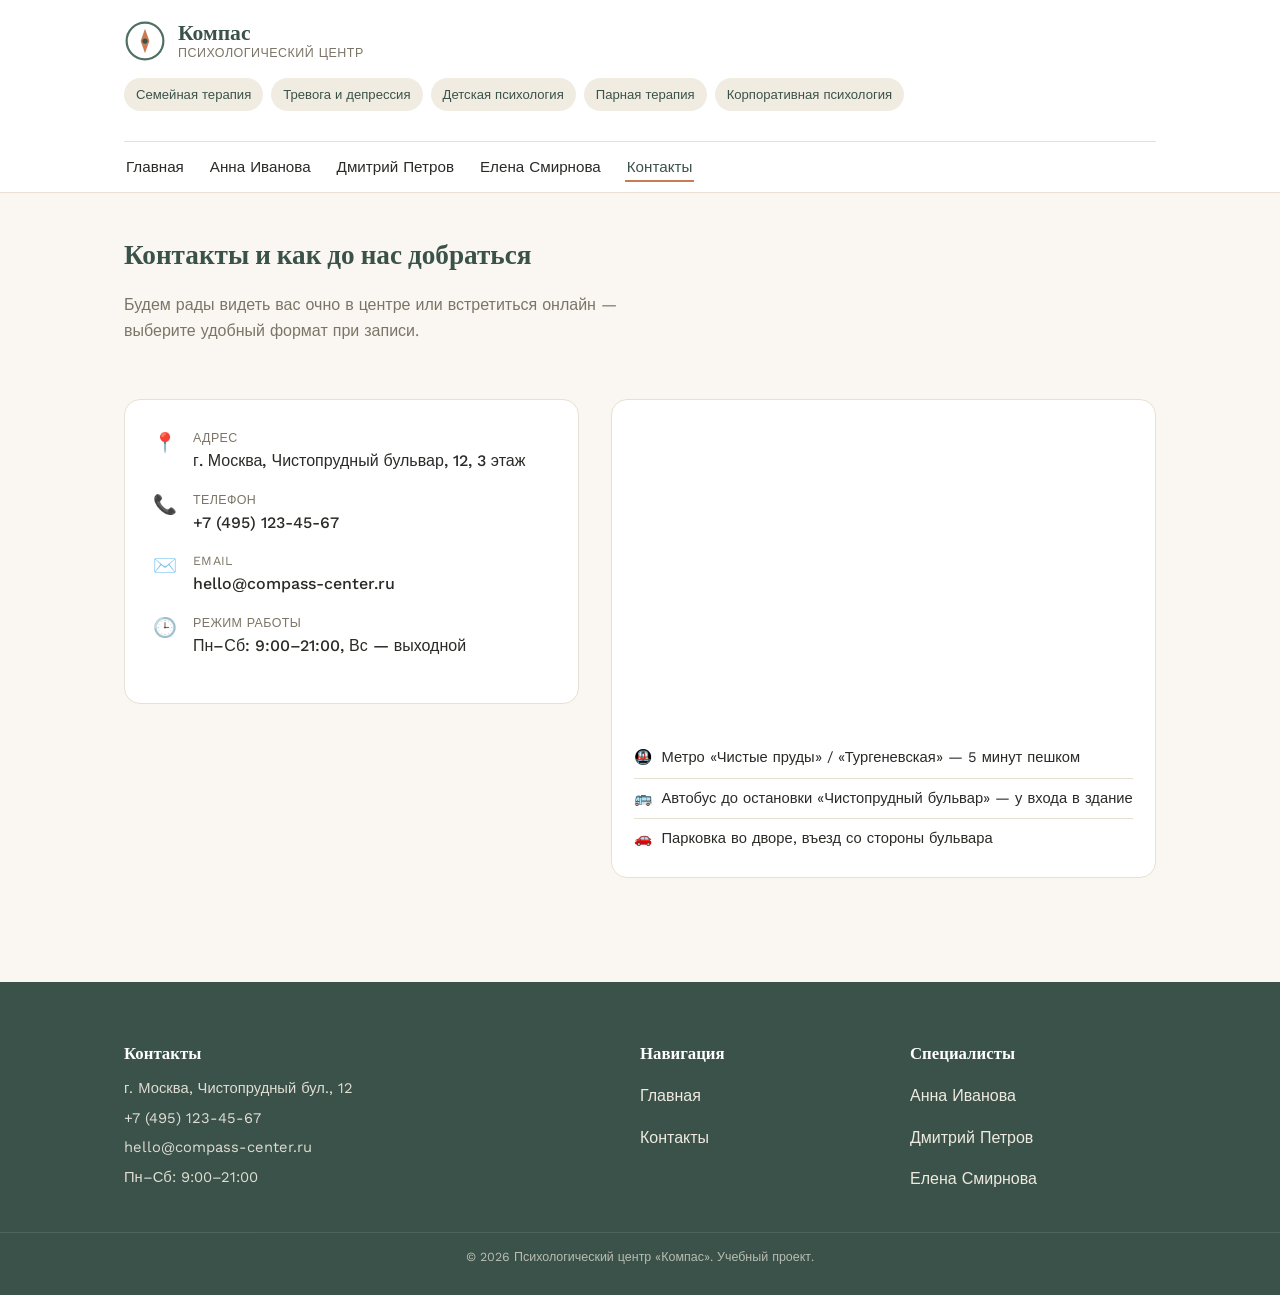
==== contacts.html @ c5da46f8 "Initial multi-page site for psychological center" ====
<!DOCTYPE html>
<html lang="ru">
<head>
<meta charset="UTF-8">
<meta name="viewport" content="width=device-width, initial-scale=1.0">
<title>Контакты — психологический центр «Компас»</title>
<link rel="preconnect" href="https://fonts.googleapis.com">
<link href="https://fonts.googleapis.com/css2?family=Fraunces:wght@500;600;700&family=Work+Sans:wght@400;500;600&display=swap" rel="stylesheet">
<link rel="stylesheet" href="style.css">
</head>
<body>

<header class="site-header">
  <div class="container">
    <div class="header-top">
      <a class="logo" href="index.html" aria-label="На главную">
        <svg viewBox="0 0 48 48" fill="none" xmlns="http://www.w3.org/2000/svg">
          <circle cx="24" cy="24" r="21" stroke="#4F6F62" stroke-width="2.5"/>
          <path d="M24 10 L29 24 L24 38 L19 24 Z" fill="#C97B53"/>
          <circle cx="24" cy="24" r="3" fill="#3A5249"/>
        </svg>
        <span class="logo-text">
          <span class="name">Компас</span>
          <span class="sub">психологический центр</span>
        </span>
      </a>
      <div class="spheres">
        <span>Семейная терапия</span>
        <span>Тревога и депрессия</span>
        <span>Детская психология</span>
        <span>Парная терапия</span>
        <span>Корпоративная психология</span>
      </div>
    </div>
    <nav class="main-nav" aria-label="Основная навигация">
      <ul>
        <li><a href="index.html">Главная</a></li>
        <li><a href="spec1.html">Анна Иванова</a></li>
        <li><a href="spec2.html">Дмитрий Петров</a></li>
        <li><a href="spec3.html">Елена Смирнова</a></li>
        <li><a href="contacts.html" class="active">Контакты</a></li>
      </ul>
    </nav>
  </div>
</header>

<main class="container">

  <div style="padding-top:40px">
    <h1 style="font-size:1.7rem">Контакты и как до нас добраться</h1>
    <p style="color:var(--text-muted);max-width:560px">Будем рады видеть вас очно в центре
    или встретиться онлайн — выберите удобный формат при записи.</p>
  </div>

  <div class="contacts-grid">

    <div class="contact-card">
      <div class="contact-row">
        <span class="ic">📍</span>
        <div>
          <div class="label">Адрес</div>
          <div class="value">г. Москва, Чистопрудный бульвар, 12, 3 этаж</div>
        </div>
      </div>
      <div class="contact-row">
        <span class="ic">📞</span>
        <div>
          <div class="label">Телефон</div>
          <div class="value">+7 (495) 123-45-67</div>
        </div>
      </div>
      <div class="contact-row">
        <span class="ic">✉️</span>
        <div>
          <div class="label">Email</div>
          <div class="value">hello@compass-center.ru</div>
        </div>
      </div>
      <div class="contact-row">
        <span class="ic">🕒</span>
        <div>
          <div class="label">Режим работы</div>
          <div class="value">Пн–Сб: 9:00–21:00, Вс — выходной</div>
        </div>
      </div>
    </div>

    <div class="map-card">
      <iframe
        src="https://maps.google.com/maps?q=Chistoprudny+Boulevard+12+Moscow&output=embed"
        loading="lazy"
        title="Схема проезда до психологического центра «Компас»">
      </iframe>
      <ul class="route-list">
        <li><span>🚇</span> Метро «Чистые пруды» / «Тургеневская» — 5 минут пешком</li>
        <li><span>🚌</span> Автобус до остановки «Чистопрудный бульвар» — у входа в здание</li>
        <li><span>🚗</span> Парковка во дворе, въезд со стороны бульвара</li>
      </ul>
    </div>

  </div>

</main>

<footer class="site-footer">
  <div class="container footer-grid">
    <div class="footer-contacts">
      <h4>Контакты</h4>
      <p>г. Москва, Чистопрудный бул., 12</p>
      <p>+7 (495) 123-45-67</p>
      <p>hello@compass-center.ru</p>
      <p>Пн–Сб: 9:00–21:00</p>
    </div>
    <div>
      <h4>Навигация</h4>
      <p><a href="index.html">Главная</a></p>
      <p><a href="contacts.html">Контакты</a></p>
    </div>
    <div>
      <h4>Специалисты</h4>
      <p><a href="spec1.html">Анна Иванова</a></p>
      <p><a href="spec2.html">Дмитрий Петров</a></p>
      <p><a href="spec3.html">Елена Смирнова</a></p>
    </div>
  </div>
  <div class="footer-bottom">© 2026 Психологический центр «Компас». Учебный проект.</div>
</footer>

</body>
</html>
---- style.css ----
/* ===== Психологический центр «Компас» — общие стили ===== */

:root{
  --bg:        #FAF7F2;
  --bg-card:   #FFFFFF;
  --bg-soft:   #F1ECE2;
  --text:      #2B2A27;
  --text-muted:#7C7567;
  --sage:      #4F6F62;
  --sage-dark: #3A5249;
  --clay:      #C97B53;
  --line:      #E7E0D3;
}

*{ box-sizing: border-box; }
html{ scroll-behavior: smooth; }

body{
  margin:0;
  background:var(--bg);
  color:var(--text);
  font-family:'Work Sans', Arial, sans-serif;
  font-size:16px;
  line-height:1.6;
}

h1,h2,h3{
  font-family:'Fraunces', Georgia, serif;
  font-weight:600;
  margin:0 0 .5em;
  color:var(--sage-dark);
}

a{ color:var(--sage-dark); text-decoration:none; }
a:hover{ color:var(--clay); }
a:focus-visible, button:focus-visible{
  outline:3px solid var(--clay);
  outline-offset:2px;
}

img{ max-width:100%; display:block; }

.container{
  width:100%;
  max-width:1080px;
  margin:0 auto;
  padding:0 24px;
}

/* ===== Шапка сайта ===== */
.site-header{
  background:var(--bg-card);
  border-bottom:1px solid var(--line);
}

.header-top{
  display:flex;
  align-items:center;
  justify-content:space-between;
  flex-wrap:wrap;
  gap:16px;
  padding:20px 0 14px;
}

.logo{
  display:flex;
  align-items:center;
  gap:12px;
}
.logo svg{ width:42px; height:42px; flex-shrink:0; }
.logo-text{ display:flex; flex-direction:column; line-height:1.15; }
.logo-text .name{
  font-family:'Fraunces', Georgia, serif;
  font-size:1.35rem;
  font-weight:700;
  color:var(--sage-dark);
}
.logo-text .sub{
  font-size:.78rem;
  letter-spacing:.04em;
  text-transform:uppercase;
  color:var(--text-muted);
}

.spheres{
  display:flex;
  flex-wrap:wrap;
  gap:8px;
  padding:0 0 16px;
}
.spheres span{
  background:var(--bg-soft);
  color:var(--sage-dark);
  font-size:.82rem;
  padding:6px 12px;
  border-radius:999px;
  white-space:nowrap;
}

.main-nav{
  border-top:1px solid var(--line);
}
.main-nav ul{
  display:flex;
  flex-wrap:wrap;
  gap:4px 22px;
  margin:0;
  padding:12px 0;
  list-style:none;
}
.main-nav a{
  font-size:.95rem;
  font-weight:500;
  color:var(--text);
  padding:4px 2px;
  border-bottom:2px solid transparent;
}
.main-nav a:hover,
.main-nav a.active{
  color:var(--sage-dark);
  border-bottom-color:var(--clay);
}

/* ===== Hero ===== */
.hero{
  position:relative;
  overflow:hidden;
  padding:64px 0 56px;
  text-align:center;
}
.hero::before{
  content:"";
  position:absolute;
  top:-120px; left:50%;
  width:420px; height:420px;
  margin-left:-210px;
  border-radius:50%;
  background:radial-gradient(circle, rgba(79,111,98,.14) 0%, rgba(79,111,98,0) 70%);
  animation: breathe 6s ease-in-out infinite;
}
@media (prefers-reduced-motion: reduce){
  .hero::before{ animation:none; }
}
@keyframes breathe{
  0%,100%{ transform:scale(1); opacity:.8; }
  50%{ transform:scale(1.15); opacity:1; }
}
.hero h1{
  position:relative;
  font-size:2.1rem;
  max-width:680px;
  margin:0 auto .4em;
}
.hero p{
  position:relative;
  max-width:560px;
  margin:0 auto;
  color:var(--text-muted);
}

/* ===== Карточки специалистов на главной ===== */
.section{ padding:40px 0; }
.section-title{
  display:flex;
  align-items:baseline;
  gap:10px;
  margin-bottom:24px;
}
.section-title .num{
  font-family:'Fraunces', serif;
  color:var(--clay);
}

.team-grid{
  display:grid;
  grid-template-columns:repeat(3, 1fr);
  gap:20px;
}
.team-card{
  background:var(--bg-card);
  border:1px solid var(--line);
  border-radius:14px;
  padding:20px;
  text-align:center;
  transition:transform .15s ease, box-shadow .15s ease;
}
.team-card:hover{
  transform:translateY(-4px);
  box-shadow:0 10px 24px rgba(43,42,39,.08);
}
.team-card img{
  width:104px; height:104px;
  border-radius:50%;
  object-fit:cover;
  margin:0 auto 14px;
  border:3px solid var(--bg-soft);
}
.team-card h3{ font-size:1.05rem; margin-bottom:2px; }
.team-card .role{
  font-size:.85rem;
  color:var(--clay);
  margin-bottom:10px;
}
.team-card .more{
  display:inline-block;
  font-size:.85rem;
  font-weight:600;
  margin-top:8px;
}

.about-box{
  background:var(--bg-soft);
  border-radius:14px;
  padding:28px 32px;
}

/* ===== Подвал ===== */
.site-footer{
  background:var(--sage-dark);
  color:#EFEAE0;
  margin-top:48px;
  padding:36px 0 28px;
}
.footer-grid{
  display:grid;
  grid-template-columns:2fr 1fr 1fr;
  gap:24px;
}
.site-footer h4{
  font-family:'Fraunces', serif;
  color:#fff;
  margin-bottom:10px;
  font-size:1.05rem;
}
.site-footer a{ color:#EFEAE0; }
.site-footer a:hover{ color:var(--clay); }
.footer-contacts p{ margin:0 0 6px; font-size:.92rem; opacity:.92; }
.footer-link-btn{
  display:inline-block;
  margin-top:6px;
  padding:9px 18px;
  border:1px solid rgba(255,255,255,.5);
  border-radius:999px;
  font-size:.85rem;
  font-weight:600;
}
.footer-link-btn:hover{ border-color:var(--clay); }
.footer-bottom{
  border-top:1px solid rgba(255,255,255,.15);
  margin-top:24px;
  padding-top:14px;
  font-size:.78rem;
  opacity:.7;
  text-align:center;
}

/* ===== Страница специалиста ===== */
.spec-layout{
  display:grid;
  grid-template-columns: 260px 1fr;
  gap:36px;
  align-items:start;
  padding:40px 0;
}
.spec-photo-card{
  background:var(--bg-card);
  border:1px solid var(--line);
  border-radius:16px;
  padding:24px;
  text-align:center;
}
.spec-photo-card img{
  width:170px; height:170px;
  border-radius:50%;
  object-fit:cover;
  margin:0 auto 16px;
  border:4px solid var(--bg-soft);
}
.spec-photo-card .role{ color:var(--clay); font-size:.9rem; margin-bottom:14px; }
.spec-tags{ display:flex; flex-wrap:wrap; gap:6px; justify-content:center; }
.spec-tags span{
  background:var(--bg-soft);
  border-radius:999px;
  padding:4px 10px;
  font-size:.75rem;
  color:var(--sage-dark);
}

.spec-body h1{ font-size:1.7rem; margin-bottom:6px; }
.spec-body .breadcrumb{
  font-size:.85rem;
  color:var(--text-muted);
  margin-bottom:18px;
}
.spec-body .breadcrumb a{ color:var(--text-muted); }

.stat-box{
  margin-top:32px;
  background:var(--bg-card);
  border:1px solid var(--line);
  border-radius:14px;
  padding:24px 26px;
}
.stat-box h2{ font-size:1.05rem; margin-bottom:4px; }
.stat-box .stat-caption{ font-size:.85rem; color:var(--text-muted); margin-bottom:18px; }

.chart{
  display:flex;
  align-items:flex-end;
  gap:18px;
  height:170px;
  padding:0 6px;
}
.chart .bar-col{
  flex:1;
  display:flex;
  flex-direction:column;
  align-items:center;
  justify-content:flex-end;
  height:100%;
}
.chart .bar-value{
  font-size:.8rem;
  font-weight:600;
  color:var(--sage-dark);
  margin-bottom:6px;
}
.chart .bar{
  width:100%;
  max-width:46px;
  background:linear-gradient(180deg, var(--sage) 0%, var(--sage-dark) 100%);
  border-radius:6px 6px 0 0;
}
.chart .bar-year{
  margin-top:8px;
  font-size:.8rem;
  color:var(--text-muted);
}

/* ===== Контакты ===== */
.contacts-grid{
  display:grid;
  grid-template-columns: 1fr 1.2fr;
  gap:32px;
  padding:40px 0 56px;
  align-items:start;
}
.contact-card{
  background:var(--bg-card);
  border:1px solid var(--line);
  border-radius:16px;
  padding:28px;
}
.contact-row{
  display:flex;
  gap:12px;
  margin-bottom:16px;
}
.contact-row .ic{
  font-size:1.2rem;
  width:28px;
  flex-shrink:0;
}
.contact-row .label{
  font-size:.78rem;
  text-transform:uppercase;
  letter-spacing:.03em;
  color:var(--text-muted);
}
.contact-row .value{ font-weight:500; }

.map-card{
  background:var(--bg-card);
  border:1px solid var(--line);
  border-radius:16px;
  overflow:hidden;
}
.map-card iframe{
  width:100%;
  height:320px;
  border:0;
  display:block;
}
.route-list{
  list-style:none;
  margin:0;
  padding:18px 22px;
}
.route-list li{
  display:flex;
  gap:10px;
  padding:8px 0;
  border-bottom:1px solid var(--line);
  font-size:.92rem;
}
.route-list li:last-child{ border-bottom:none; }

/* ===== Адаптивность ===== */
@media (max-width: 760px){
  .team-grid{ grid-template-columns:1fr; }
  .footer-grid{ grid-template-columns:1fr; }
  .spec-layout{ grid-template-columns:1fr; }
  .contacts-grid{ grid-template-columns:1fr; }
  .hero h1{ font-size:1.6rem; }
}
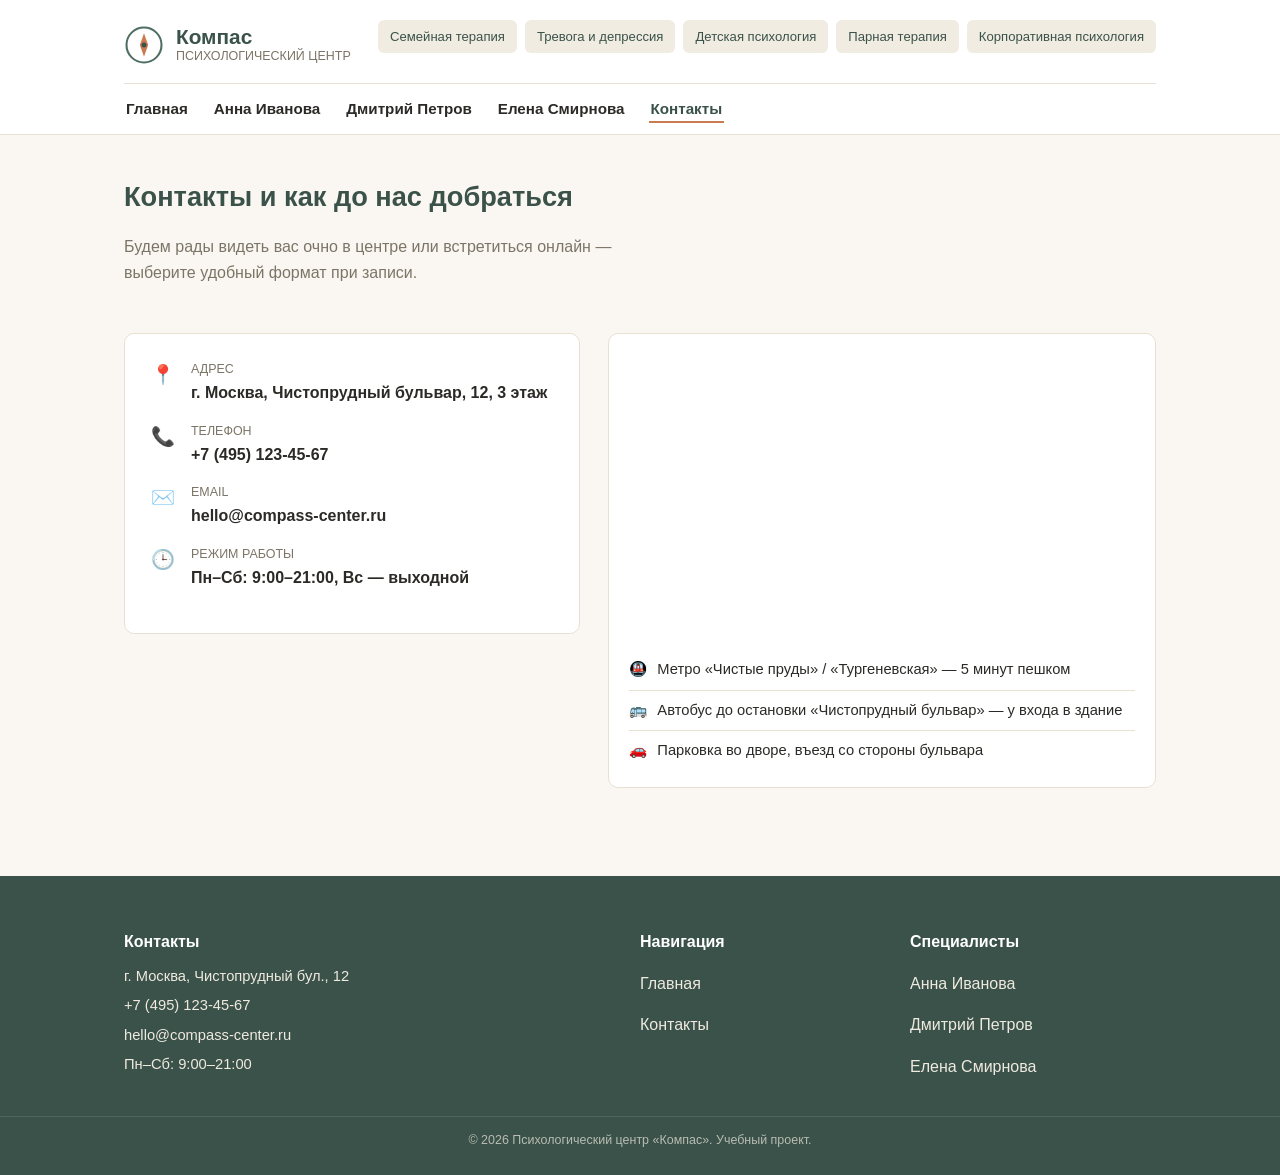
==== commit 6d438fa7: "Simplify styles, replace fragile flex chart with robust inline SVG" ====
--- a/contacts.html
+++ b/contacts.html
@@ -4,8 +4,6 @@
 <meta charset="UTF-8">
 <meta name="viewport" content="width=device-width, initial-scale=1.0">
 <title>Контакты — психологический центр «Компас»</title>
-<link rel="preconnect" href="https://fonts.googleapis.com">
-<link href="https://fonts.googleapis.com/css2?family=Fraunces:wght@500;600;700&family=Work+Sans:wght@400;500;600&display=swap" rel="stylesheet">
 <link rel="stylesheet" href="style.css">
 </head>
 <body>
--- a/style.css
+++ b/style.css
@@ -1,4 +1,4 @@
-/* ===== Психологический центр «Компас» — общие стили ===== */
+/* ===== Психологический центр «Компас» — упрощённые стили ===== */
 
 :root{
   --bg:        #FAF7F2;
@@ -13,30 +13,25 @@
 }
 
 *{ box-sizing: border-box; }
-html{ scroll-behavior: smooth; }
 
 body{
   margin:0;
   background:var(--bg);
   color:var(--text);
-  font-family:'Work Sans', Arial, sans-serif;
+  font-family: Arial, Helvetica, sans-serif;
   font-size:16px;
   line-height:1.6;
 }
 
 h1,h2,h3{
-  font-family:'Fraunces', Georgia, serif;
-  font-weight:600;
+  font-family: Arial, Helvetica, sans-serif;
+  font-weight:700;
   margin:0 0 .5em;
   color:var(--sage-dark);
 }
 
 a{ color:var(--sage-dark); text-decoration:none; }
 a:hover{ color:var(--clay); }
-a:focus-visible, button:focus-visible{
-  outline:3px solid var(--clay);
-  outline-offset:2px;
-}
 
 img{ max-width:100%; display:block; }
 
@@ -52,7 +47,6 @@
   background:var(--bg-card);
   border-bottom:1px solid var(--line);
 }
-
 .header-top{
   display:flex;
   align-items:center;
@@ -61,115 +55,43 @@
   gap:16px;
   padding:20px 0 14px;
 }
+.logo{ display:flex; align-items:center; gap:12px; }
+.logo svg{ width:40px; height:40px; flex-shrink:0; }
+.logo-text{ display:flex; flex-direction:column; line-height:1.15; }
+.logo-text .name{ font-size:1.3rem; font-weight:700; color:var(--sage-dark); }
+.logo-text .sub{ font-size:.78rem; text-transform:uppercase; color:var(--text-muted); }
 
-.logo{
-  display:flex;
-  align-items:center;
-  gap:12px;
-}
-.logo svg{ width:42px; height:42px; flex-shrink:0; }
-.logo-text{ display:flex; flex-direction:column; line-height:1.15; }
-.logo-text .name{
-  font-family:'Fraunces', Georgia, serif;
-  font-size:1.35rem;
-  font-weight:700;
-  color:var(--sage-dark);
-}
-.logo-text .sub{
-  font-size:.78rem;
-  letter-spacing:.04em;
-  text-transform:uppercase;
-  color:var(--text-muted);
-}
-
-.spheres{
-  display:flex;
-  flex-wrap:wrap;
-  gap:8px;
-  padding:0 0 16px;
-}
+.spheres{ display:flex; flex-wrap:wrap; gap:8px; padding:0 0 16px; }
 .spheres span{
   background:var(--bg-soft);
   color:var(--sage-dark);
   font-size:.82rem;
   padding:6px 12px;
-  border-radius:999px;
+  border-radius:6px;
   white-space:nowrap;
 }
 
-.main-nav{
-  border-top:1px solid var(--line);
-}
+.main-nav{ border-top:1px solid var(--line); }
 .main-nav ul{
-  display:flex;
-  flex-wrap:wrap;
-  gap:4px 22px;
-  margin:0;
-  padding:12px 0;
-  list-style:none;
+  display:flex; flex-wrap:wrap; gap:4px 22px;
+  margin:0; padding:12px 0; list-style:none;
 }
 .main-nav a{
-  font-size:.95rem;
-  font-weight:500;
-  color:var(--text);
-  padding:4px 2px;
-  border-bottom:2px solid transparent;
+  font-size:.95rem; font-weight:600; color:var(--text);
+  padding:4px 2px; border-bottom:2px solid transparent;
 }
-.main-nav a:hover,
-.main-nav a.active{
-  color:var(--sage-dark);
-  border-bottom-color:var(--clay);
+.main-nav a:hover, .main-nav a.active{
+  color:var(--sage-dark); border-bottom-color:var(--clay);
 }
 
 /* ===== Hero ===== */
-.hero{
-  position:relative;
-  overflow:hidden;
-  padding:64px 0 56px;
-  text-align:center;
-}
-.hero::before{
-  content:"";
-  position:absolute;
-  top:-120px; left:50%;
-  width:420px; height:420px;
-  margin-left:-210px;
-  border-radius:50%;
-  background:radial-gradient(circle, rgba(79,111,98,.14) 0%, rgba(79,111,98,0) 70%);
-  animation: breathe 6s ease-in-out infinite;
-}
-@media (prefers-reduced-motion: reduce){
-  .hero::before{ animation:none; }
-}
-@keyframes breathe{
-  0%,100%{ transform:scale(1); opacity:.8; }
-  50%{ transform:scale(1.15); opacity:1; }
-}
-.hero h1{
-  position:relative;
-  font-size:2.1rem;
-  max-width:680px;
-  margin:0 auto .4em;
-}
-.hero p{
-  position:relative;
-  max-width:560px;
-  margin:0 auto;
-  color:var(--text-muted);
-}
+.hero{ padding:48px 0 40px; text-align:center; }
+.hero h1{ font-size:1.9rem; max-width:680px; margin:0 auto .4em; }
+.hero p{ max-width:560px; margin:0 auto; color:var(--text-muted); }
 
-/* ===== Карточки специалистов на главной ===== */
-.section{ padding:40px 0; }
-.section-title{
-  display:flex;
-  align-items:baseline;
-  gap:10px;
-  margin-bottom:24px;
-}
-.section-title .num{
-  font-family:'Fraunces', serif;
-  color:var(--clay);
-}
+/* ===== Секции и карточки специалистов ===== */
+.section{ padding:32px 0; }
+.section-title{ margin-bottom:20px; }
 
 .team-grid{
   display:grid;
@@ -179,220 +101,84 @@
 .team-card{
   background:var(--bg-card);
   border:1px solid var(--line);
-  border-radius:14px;
+  border-radius:10px;
   padding:20px;
   text-align:center;
-  transition:transform .15s ease, box-shadow .15s ease;
-}
-.team-card:hover{
-  transform:translateY(-4px);
-  box-shadow:0 10px 24px rgba(43,42,39,.08);
 }
 .team-card img{
-  width:104px; height:104px;
-  border-radius:50%;
-  object-fit:cover;
-  margin:0 auto 14px;
-  border:3px solid var(--bg-soft);
+  width:104px; height:104px; border-radius:50%;
+  object-fit:cover; margin:0 auto 14px; border:3px solid var(--bg-soft);
 }
 .team-card h3{ font-size:1.05rem; margin-bottom:2px; }
-.team-card .role{
-  font-size:.85rem;
-  color:var(--clay);
-  margin-bottom:10px;
-}
-.team-card .more{
-  display:inline-block;
-  font-size:.85rem;
-  font-weight:600;
-  margin-top:8px;
-}
+.team-card .role{ font-size:.85rem; color:var(--clay); margin-bottom:10px; }
+.team-card .more{ display:inline-block; font-size:.85rem; font-weight:700; margin-top:8px; }
 
-.about-box{
-  background:var(--bg-soft);
-  border-radius:14px;
-  padding:28px 32px;
-}
+.about-box{ background:var(--bg-soft); border-radius:10px; padding:24px 28px; }
 
 /* ===== Подвал ===== */
-.site-footer{
-  background:var(--sage-dark);
-  color:#EFEAE0;
-  margin-top:48px;
-  padding:36px 0 28px;
-}
-.footer-grid{
-  display:grid;
-  grid-template-columns:2fr 1fr 1fr;
-  gap:24px;
-}
-.site-footer h4{
-  font-family:'Fraunces', serif;
-  color:#fff;
-  margin-bottom:10px;
-  font-size:1.05rem;
-}
+.site-footer{ background:var(--sage-dark); color:#EFEAE0; margin-top:40px; padding:32px 0 24px; }
+.footer-grid{ display:grid; grid-template-columns:2fr 1fr 1fr; gap:24px; }
+.site-footer h4{ color:#fff; margin-bottom:10px; font-size:1rem; }
 .site-footer a{ color:#EFEAE0; }
 .site-footer a:hover{ color:var(--clay); }
-.footer-contacts p{ margin:0 0 6px; font-size:.92rem; opacity:.92; }
+.footer-contacts p{ margin:0 0 6px; font-size:.92rem; }
 .footer-link-btn{
-  display:inline-block;
-  margin-top:6px;
-  padding:9px 18px;
-  border:1px solid rgba(255,255,255,.5);
-  border-radius:999px;
-  font-size:.85rem;
-  font-weight:600;
+  display:inline-block; margin-top:6px; padding:9px 18px;
+  border:1px solid rgba(255,255,255,.5); border-radius:6px;
+  font-size:.85rem; font-weight:700;
 }
 .footer-link-btn:hover{ border-color:var(--clay); }
 .footer-bottom{
   border-top:1px solid rgba(255,255,255,.15);
-  margin-top:24px;
-  padding-top:14px;
-  font-size:.78rem;
-  opacity:.7;
-  text-align:center;
+  margin-top:20px; padding-top:14px; font-size:.78rem; opacity:.7; text-align:center;
 }
 
 /* ===== Страница специалиста ===== */
 .spec-layout{
-  display:grid;
-  grid-template-columns: 260px 1fr;
-  gap:36px;
-  align-items:start;
-  padding:40px 0;
+  display:grid; grid-template-columns: 240px 1fr;
+  gap:32px; align-items:start; padding:32px 0;
 }
 .spec-photo-card{
-  background:var(--bg-card);
-  border:1px solid var(--line);
-  border-radius:16px;
-  padding:24px;
-  text-align:center;
+  background:var(--bg-card); border:1px solid var(--line);
+  border-radius:10px; padding:22px; text-align:center;
 }
 .spec-photo-card img{
-  width:170px; height:170px;
-  border-radius:50%;
-  object-fit:cover;
-  margin:0 auto 16px;
-  border:4px solid var(--bg-soft);
+  width:160px; height:160px; border-radius:50%;
+  object-fit:cover; margin:0 auto 14px; border:4px solid var(--bg-soft);
 }
 .spec-photo-card .role{ color:var(--clay); font-size:.9rem; margin-bottom:14px; }
 .spec-tags{ display:flex; flex-wrap:wrap; gap:6px; justify-content:center; }
 .spec-tags span{
-  background:var(--bg-soft);
-  border-radius:999px;
-  padding:4px 10px;
-  font-size:.75rem;
-  color:var(--sage-dark);
+  background:var(--bg-soft); border-radius:6px; padding:4px 10px;
+  font-size:.75rem; color:var(--sage-dark);
 }
 
-.spec-body h1{ font-size:1.7rem; margin-bottom:6px; }
-.spec-body .breadcrumb{
-  font-size:.85rem;
-  color:var(--text-muted);
-  margin-bottom:18px;
-}
+.spec-body h1{ font-size:1.6rem; margin-bottom:6px; }
+.spec-body .breadcrumb{ font-size:.85rem; color:var(--text-muted); margin-bottom:16px; }
 .spec-body .breadcrumb a{ color:var(--text-muted); }
 
 .stat-box{
-  margin-top:32px;
-  background:var(--bg-card);
-  border:1px solid var(--line);
-  border-radius:14px;
-  padding:24px 26px;
+  margin-top:28px; background:var(--bg-card); border:1px solid var(--line);
+  border-radius:10px; padding:22px 24px;
 }
 .stat-box h2{ font-size:1.05rem; margin-bottom:4px; }
-.stat-box .stat-caption{ font-size:.85rem; color:var(--text-muted); margin-bottom:18px; }
-
-.chart{
-  display:flex;
-  align-items:flex-end;
-  gap:18px;
-  height:170px;
-  padding:0 6px;
-}
-.chart .bar-col{
-  flex:1;
-  display:flex;
-  flex-direction:column;
-  align-items:center;
-  justify-content:flex-end;
-  height:100%;
-}
-.chart .bar-value{
-  font-size:.8rem;
-  font-weight:600;
-  color:var(--sage-dark);
-  margin-bottom:6px;
-}
-.chart .bar{
-  width:100%;
-  max-width:46px;
-  background:linear-gradient(180deg, var(--sage) 0%, var(--sage-dark) 100%);
-  border-radius:6px 6px 0 0;
-}
-.chart .bar-year{
-  margin-top:8px;
-  font-size:.8rem;
-  color:var(--text-muted);
-}
+.stat-box .stat-caption{ font-size:.85rem; color:var(--text-muted); margin-bottom:14px; }
 
 /* ===== Контакты ===== */
 .contacts-grid{
-  display:grid;
-  grid-template-columns: 1fr 1.2fr;
-  gap:32px;
-  padding:40px 0 56px;
-  align-items:start;
+  display:grid; grid-template-columns: 1fr 1.2fr;
+  gap:28px; padding:32px 0 48px; align-items:start;
 }
-.contact-card{
-  background:var(--bg-card);
-  border:1px solid var(--line);
-  border-radius:16px;
-  padding:28px;
-}
-.contact-row{
-  display:flex;
-  gap:12px;
-  margin-bottom:16px;
-}
-.contact-row .ic{
-  font-size:1.2rem;
-  width:28px;
-  flex-shrink:0;
-}
-.contact-row .label{
-  font-size:.78rem;
-  text-transform:uppercase;
-  letter-spacing:.03em;
-  color:var(--text-muted);
-}
-.contact-row .value{ font-weight:500; }
+.contact-card{ background:var(--bg-card); border:1px solid var(--line); border-radius:10px; padding:26px; }
+.contact-row{ display:flex; gap:12px; margin-bottom:16px; }
+.contact-row .ic{ font-size:1.2rem; width:28px; flex-shrink:0; }
+.contact-row .label{ font-size:.78rem; text-transform:uppercase; color:var(--text-muted); }
+.contact-row .value{ font-weight:600; }
 
-.map-card{
-  background:var(--bg-card);
-  border:1px solid var(--line);
-  border-radius:16px;
-  overflow:hidden;
-}
-.map-card iframe{
-  width:100%;
-  height:320px;
-  border:0;
-  display:block;
-}
-.route-list{
-  list-style:none;
-  margin:0;
-  padding:18px 22px;
-}
-.route-list li{
-  display:flex;
-  gap:10px;
-  padding:8px 0;
-  border-bottom:1px solid var(--line);
-  font-size:.92rem;
-}
+.map-card{ background:var(--bg-card); border:1px solid var(--line); border-radius:10px; overflow:hidden; }
+.map-card iframe{ width:100%; height:300px; border:0; display:block; }
+.route-list{ list-style:none; margin:0; padding:16px 20px; }
+.route-list li{ display:flex; gap:10px; padding:8px 0; border-bottom:1px solid var(--line); font-size:.92rem; }
 .route-list li:last-child{ border-bottom:none; }
 
 /* ===== Адаптивность ===== */
@@ -401,5 +187,5 @@
   .footer-grid{ grid-template-columns:1fr; }
   .spec-layout{ grid-template-columns:1fr; }
   .contacts-grid{ grid-template-columns:1fr; }
-  .hero h1{ font-size:1.6rem; }
+  .hero h1{ font-size:1.5rem; }
 }
